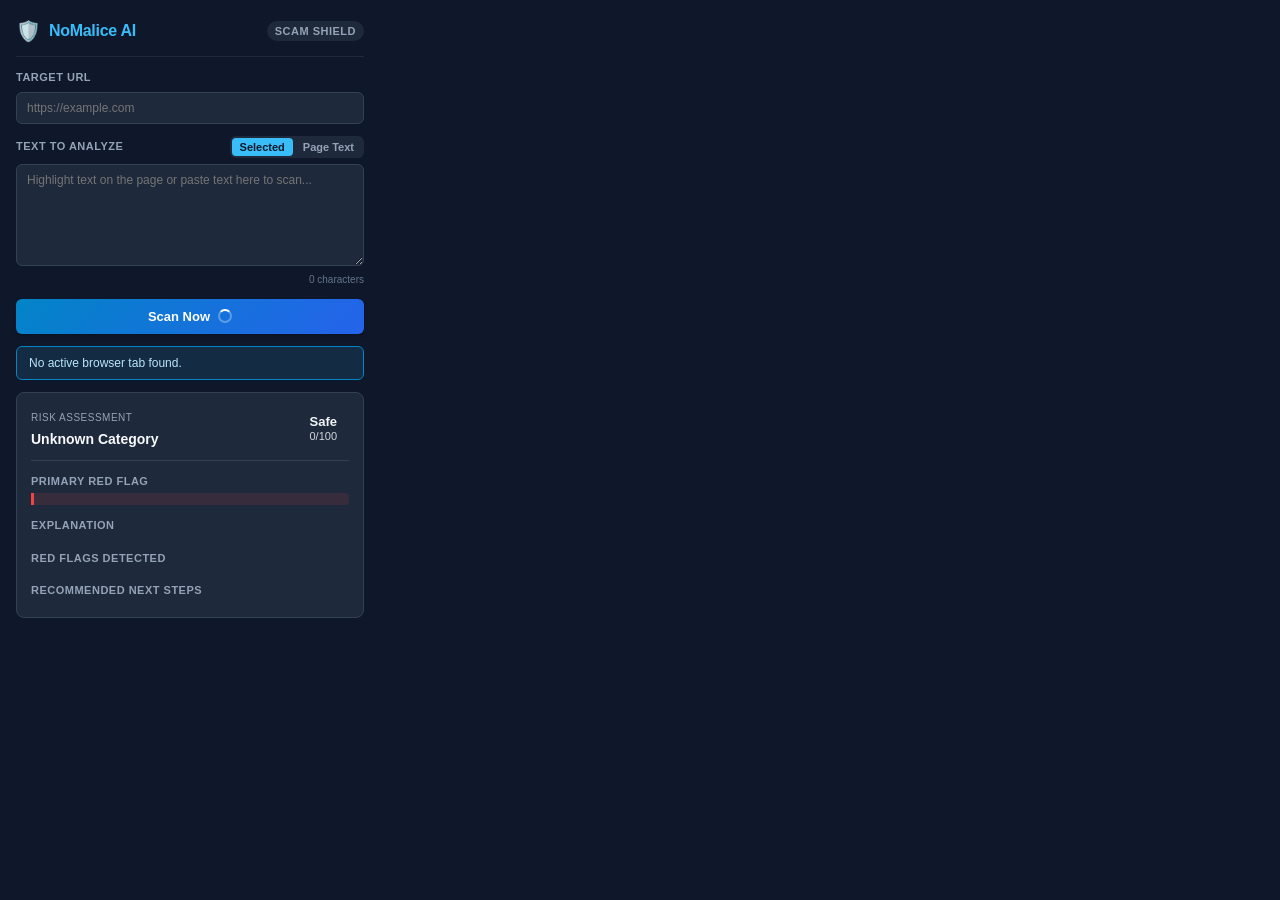
==== extension/popup.html @ 7f5cc626 "Updated extension and web-app" ====
<!DOCTYPE html>
<html lang="en">
<head>
  <meta charset="UTF-8">
  <meta name="viewport" content="width=device-width, initial-scale=1.0">
  <title>NoMalice AI Scam Shield</title>
  <link rel="stylesheet" href="styles.css">
</head>
<body>
  <div class="container">
    <header class="header">
      <div class="logo-area">
        <span class="shield-icon">🛡️</span>
        <h1>NoMalice AI</h1>
      </div>
      <span class="badge-subtitle">Scam Shield</span>
    </header>

    <div class="field-group">
      <label for="page-url">Target URL</label>
      <input type="text" id="page-url" placeholder="https://example.com" spellcheck="false">
    </div>

    <div class="field-group">
      <div class="label-row">
        <label for="scan-text">Text to Analyze</label>
        <div class="source-toggle">
          <button type="button" id="btn-source-selection" class="toggle-btn active" title="Use selected text from page">Selected</button>
          <button type="button" id="btn-source-page" class="toggle-btn" title="Use visible text from current page">Page Text</button>
        </div>
      </div>
      <textarea id="scan-text" rows="6" placeholder="Highlight text on the page or paste text here to scan..."></textarea>
      <div class="char-count" id="char-count">0 characters</div>
    </div>

    <button type="button" id="btn-scan" class="btn-primary">
      <span class="btn-text">Scan Now</span>
      <span class="spinner" id="btn-spinner" hidden></span>
    </button>

    <div id="status-message" class="status-box" hidden></div>

    <div id="results-card" class="results-card" hidden>
      <div class="results-header">
        <div>
          <span class="results-label">Risk Assessment</span>
          <div class="category-name" id="res-category">Unknown Category</div>
        </div>
        <div class="risk-pill" id="res-risk-pill">
          <span id="res-risk-level">Safe</span>
          <span class="risk-score" id="res-risk-score">0/100</span>
        </div>
      </div>

      <div class="results-section" id="res-primary-red-flag-container">
        <h3>Primary Red Flag</h3>
        <p id="res-primary-red-flag" class="highlight-flag"></p>
      </div>

      <div class="results-section">
        <h3>Explanation</h3>
        <p id="res-explanation"></p>
      </div>

      <div class="results-section" id="res-red-flags-container">
        <h3>Red Flags Detected</h3>
        <ul id="res-red-flags-list" class="tag-list"></ul>
      </div>

      <div class="results-section" id="res-next-steps-container">
        <h3>Recommended Next Steps</h3>
        <ol id="res-next-steps-list" class="steps-list"></ol>
      </div>
    </div>
  </div>

  <script src="popup.js" defer></script>
</body>
</html>
---- extension/styles.css ----
* {
  box-sizing: border-box;
  margin: 0;
  padding: 0;
  font-family: -apple-system, BlinkMacSystemFont, "Segoe UI", Roboto, Helvetica, Arial, sans-serif;
}

body {
  width: 380px;
  background-color: #0f172a;
  color: #f1f5f9;
  font-size: 13px;
  line-height: 1.5;
}

.container {
  padding: 16px;
  display: flex;
  flex-direction: column;
  gap: 12px;
}

/* Header */
.header {
  display: flex;
  align-items: center;
  justify-content: space-between;
  border-bottom: 1px solid #1e293b;
  padding-bottom: 10px;
}

.logo-area {
  display: flex;
  align-items: center;
  gap: 8px;
}

.shield-icon {
  font-size: 20px;
}

.header h1 {
  font-size: 16px;
  font-weight: 700;
  color: #38bdf8;
  letter-spacing: -0.3px;
}

.badge-subtitle {
  font-size: 11px;
  font-weight: 600;
  background-color: #1e293b;
  color: #94a3b8;
  padding: 2px 8px;
  border-radius: 9999px;
  text-transform: uppercase;
  letter-spacing: 0.5px;
}

/* Form inputs */
.field-group {
  display: flex;
  flex-direction: column;
  gap: 6px;
}

.label-row {
  display: flex;
  justify-content: space-between;
  align-items: center;
}

label {
  font-size: 11px;
  font-weight: 600;
  text-transform: uppercase;
  letter-spacing: 0.5px;
  color: #94a3b8;
}

.source-toggle {
  display: inline-flex;
  background-color: #1e293b;
  border-radius: 6px;
  padding: 2px;
  gap: 2px;
}

.toggle-btn {
  background: transparent;
  border: none;
  color: #94a3b8;
  font-size: 11px;
  font-weight: 600;
  padding: 3px 8px;
  border-radius: 4px;
  cursor: pointer;
  transition: all 0.15s ease;
}

.toggle-btn.active {
  background-color: #38bdf8;
  color: #0f172a;
}

input[type="text"],
textarea {
  width: 100%;
  background-color: #1e293b;
  border: 1px solid #334155;
  border-radius: 6px;
  color: #f8fafc;
  font-size: 12px;
  padding: 8px 10px;
  transition: border-color 0.2s;
  resize: vertical;
}

input[type="text"]:focus,
textarea:focus {
  outline: none;
  border-color: #38bdf8;
  box-shadow: 0 0 0 1px #38bdf8;
}

.char-count {
  font-size: 10px;
  color: #64748b;
  text-align: right;
}

/* Primary Button */
.btn-primary {
  width: 100%;
  display: flex;
  align-items: center;
  justify-content: center;
  gap: 8px;
  background: linear-gradient(135deg, #0284c7 0%, #2563eb 100%);
  color: #ffffff;
  border: none;
  border-radius: 6px;
  padding: 10px 16px;
  font-size: 13px;
  font-weight: 600;
  cursor: pointer;
  box-shadow: 0 2px 4px rgba(0, 0, 0, 0.2);
  transition: opacity 0.2s, transform 0.1s;
}

.btn-primary:hover:not(:disabled) {
  opacity: 0.95;
}

.btn-primary:active:not(:disabled) {
  transform: scale(0.99);
}

.btn-primary:disabled {
  opacity: 0.6;
  cursor: not-allowed;
}

/* Spinner */
.spinner {
  width: 14px;
  height: 14px;
  border: 2px solid rgba(255, 255, 255, 0.3);
  border-top-color: #ffffff;
  border-radius: 50%;
  animation: spin 0.8s linear infinite;
  display: inline-block;
}

@keyframes spin {
  to {
    transform: rotate(360deg);
  }
}

/* Status / Alert box */
.status-box {
  padding: 8px 12px;
  border-radius: 6px;
  font-size: 12px;
  line-height: 1.4;
  word-break: break-word;
}

.status-box.error {
  background-color: rgba(239, 68, 68, 0.15);
  border: 1px solid #ef4444;
  color: #fca5a5;
}

.status-box.info {
  background-color: rgba(56, 189, 248, 0.12);
  border: 1px solid #0284c7;
  color: #bae6fd;
}

/* Results Card */
.results-card {
  background-color: #1e293b;
  border-radius: 8px;
  border: 1px solid #334155;
  padding: 14px;
  display: flex;
  flex-direction: column;
  gap: 12px;
}

.results-header {
  display: flex;
  justify-content: space-between;
  align-items: center;
  border-bottom: 1px solid #334155;
  padding-bottom: 10px;
}

.results-label {
  font-size: 10px;
  text-transform: uppercase;
  letter-spacing: 0.5px;
  color: #94a3b8;
}

.category-name {
  font-size: 14px;
  font-weight: 700;
  color: #f8fafc;
  margin-top: 2px;
}

/* Risk Pill */
.risk-pill {
  display: flex;
  flex-direction: column;
  align-items: center;
  justify-content: center;
  padding: 6px 12px;
  border-radius: 6px;
  font-weight: 700;
  font-size: 13px;
  line-height: 1.2;
}

.risk-pill .risk-score {
  font-size: 11px;
  opacity: 0.85;
  font-weight: 500;
}

/* Dynamic colors for Safe / Suspicious / High Risk */
.risk-safe {
  background-color: rgba(34, 197, 94, 0.2);
  border: 1px solid #22c55e;
  color: #4ade80;
}

.risk-suspicious {
  background-color: rgba(234, 179, 8, 0.2);
  border: 1px solid #eab308;
  color: #fde047;
}

.risk-high-risk {
  background-color: rgba(239, 68, 68, 0.2);
  border: 1px solid #ef4444;
  color: #f87171;
}

.results-section h3 {
  font-size: 11px;
  text-transform: uppercase;
  letter-spacing: 0.5px;
  color: #94a3b8;
  margin-bottom: 4px;
}

.results-section p {
  color: #e2e8f0;
  font-size: 12px;
}

.highlight-flag {
  background-color: rgba(239, 68, 68, 0.12);
  border-left: 3px solid #ef4444;
  padding: 6px 8px;
  border-radius: 0 4px 4px 0;
  color: #fca5a5 !important;
  font-weight: 500;
}

.tag-list {
  list-style: none;
  display: flex;
  flex-direction: column;
  gap: 4px;
}

.tag-list li {
  background-color: #0f172a;
  border-left: 3px solid #f59e0b;
  padding: 5px 8px;
  border-radius: 0 4px 4px 0;
  font-size: 12px;
  color: #fde68a;
}

.steps-list {
  padding-left: 18px;
  display: flex;
  flex-direction: column;
  gap: 4px;
}

.steps-list li {
  font-size: 12px;
  color: #cbd5e1;
}
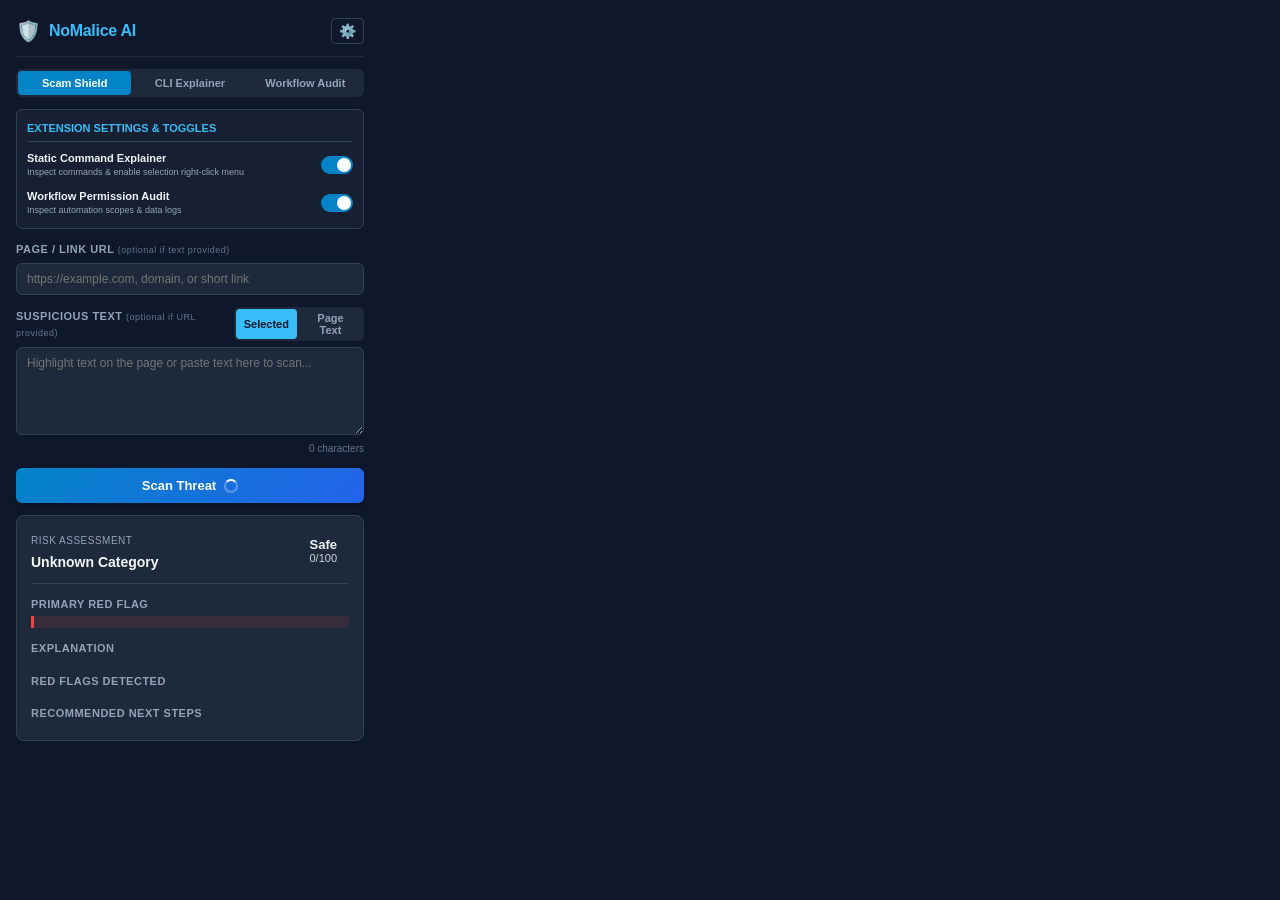
==== commit e7838653: "feat: enable URL-only threat scanning, add CLI explainer and workflow transparency panels, and packa" ====
--- a/extension/popup.html
+++ b/extension/popup.html
@@ -13,63 +13,171 @@
         <span class="shield-icon">🛡️</span>
         <h1>NoMalice AI</h1>
       </div>
-      <span class="badge-subtitle">Scam Shield</span>
+      <div class="header-right">
+        <button type="button" class="btn-icon-header" id="btn-toggle-settings" title="Feature Toggles & Settings">⚙️</button>
+      </div>
     </header>
 
-    <div class="field-group">
-      <label for="page-url">Target URL</label>
-      <input type="text" id="page-url" placeholder="https://example.com" spellcheck="false">
+    <!-- Navigation Tabs for Extension Capabilities -->
+    <div class="ext-nav-tabs">
+      <button type="button" class="nav-tab-btn active" id="tab-threat" data-target="view-threat">Scam Shield</button>
+      <button type="button" class="nav-tab-btn" id="tab-command" data-target="view-command">CLI Explainer</button>
+      <button type="button" class="nav-tab-btn" id="tab-workflow" data-target="view-workflow">Workflow Audit</button>
     </div>
 
-    <div class="field-group">
-      <div class="label-row">
-        <label for="scan-text">Text to Analyze</label>
-        <div class="source-toggle">
-          <button type="button" id="btn-source-selection" class="toggle-btn active" title="Use selected text from page">Selected</button>
-          <button type="button" id="btn-source-page" class="toggle-btn" title="Use visible text from current page">Page Text</button>
+    <!-- Feature Toggles Collapsible Card -->
+    <div id="settings-card" class="settings-card" hidden>
+      <div class="settings-header">
+        <span class="settings-title">Extension Settings & Toggles</span>
+      </div>
+      <div class="toggle-row">
+        <div class="toggle-info">
+          <strong>Static Command Explainer</strong>
+          <span>Inspect commands & enable selection right-click menu</span>
+        </div>
+        <label class="switch">
+          <input type="checkbox" id="toggle-cmd-explainer" checked>
+          <span class="slider"></span>
+        </label>
+      </div>
+      <div class="toggle-row">
+        <div class="toggle-info">
+          <strong>Workflow Permission Audit</strong>
+          <span>Inspect automation scopes & data logs</span>
+        </div>
+        <label class="switch">
+          <input type="checkbox" id="toggle-wf-transparency" checked>
+          <span class="slider"></span>
+        </label>
+      </div>
+    </div>
+
+    <!-- VIEW 1: Threat Analyzer -->
+    <div id="view-threat" class="ext-view active">
+      <div class="field-group">
+        <label for="page-url">Page / Link URL <span class="opt-label">(optional if text provided)</span></label>
+        <input type="text" id="page-url" placeholder="https://example.com, domain, or short link" spellcheck="false">
+      </div>
+
+      <div class="field-group">
+        <div class="label-row">
+          <label for="scan-text">Suspicious Text <span class="opt-label">(optional if URL provided)</span></label>
+          <div class="source-toggle">
+            <button type="button" id="btn-source-selection" class="toggle-btn active" title="Use selected text from page">Selected</button>
+            <button type="button" id="btn-source-page" class="toggle-btn" title="Use visible text from current page">Page Text</button>
+          </div>
+        </div>
+        <textarea id="scan-text" rows="5" placeholder="Highlight text on the page or paste text here to scan..."></textarea>
+        <div class="char-count" id="char-count">0 characters</div>
+      </div>
+
+      <button type="button" id="btn-scan" class="btn-primary">
+        <span class="btn-text">Scan Threat</span>
+        <span class="spinner" id="btn-spinner" hidden></span>
+      </button>
+
+      <div id="status-message" class="status-box" hidden></div>
+
+      <div id="results-card" class="results-card" hidden>
+        <div class="results-header">
+          <div>
+            <span class="results-label">Risk Assessment</span>
+            <div class="category-name" id="res-category">Unknown Category</div>
+          </div>
+          <div class="risk-pill" id="res-risk-pill">
+            <span id="res-risk-level">Safe</span>
+            <span class="risk-score" id="res-risk-score">0/100</span>
+          </div>
+        </div>
+
+        <div class="results-section" id="res-primary-red-flag-container">
+          <h3>Primary Red Flag</h3>
+          <p id="res-primary-red-flag" class="highlight-flag"></p>
+        </div>
+
+        <div class="results-section">
+          <h3>Explanation</h3>
+          <p id="res-explanation"></p>
+        </div>
+
+        <div class="results-section" id="res-red-flags-container">
+          <h3>Red Flags Detected</h3>
+          <ul id="res-red-flags-list" class="tag-list"></ul>
+        </div>
+
+        <div class="results-section" id="res-next-steps-container">
+          <h3>Recommended Next Steps</h3>
+          <ol id="res-next-steps-list" class="steps-list"></ol>
         </div>
       </div>
-      <textarea id="scan-text" rows="6" placeholder="Highlight text on the page or paste text here to scan..."></textarea>
-      <div class="char-count" id="char-count">0 characters</div>
     </div>
 
-    <button type="button" id="btn-scan" class="btn-primary">
-      <span class="btn-text">Scan Now</span>
-      <span class="spinner" id="btn-spinner" hidden></span>
-    </button>
+    <!-- VIEW 2: Static Command Explainer -->
+    <div id="view-command" class="ext-view" hidden>
+      <div id="cmd-disabled-msg" class="feature-disabled-banner" hidden>
+        Command Explainer is currently toggled OFF in Extension Settings.
+      </div>
+      <div id="cmd-view-content">
+        <div class="field-group">
+          <label for="ext-cmd-input">Terminal / Shell Command</label>
+          <textarea id="ext-cmd-input" rows="3" placeholder="Paste command to inspect statically... e.g. curl -fsSL https://get.docker.com | sudo sh"></textarea>
+        </div>
+        <div class="btn-row">
+          <button type="button" id="btn-ext-explain" class="btn-primary">
+            <span>⚡ Explain Command</span>
+          </button>
+          <button type="button" id="btn-ext-cmd-sample" class="btn-secondary" title="Load sample piped command">
+            <span>Preset</span>
+          </button>
+        </div>
 
-    <div id="status-message" class="status-box" hidden></div>
-
-    <div id="results-card" class="results-card" hidden>
-      <div class="results-header">
-        <div>
-          <span class="results-label">Risk Assessment</span>
-          <div class="category-name" id="res-category">Unknown Category</div>
-        </div>
-        <div class="risk-pill" id="res-risk-pill">
-          <span id="res-risk-level">Safe</span>
-          <span class="risk-score" id="res-risk-score">0/100</span>
+        <div id="ext-cmd-results" class="ext-sub-card" hidden>
+          <div class="ext-card-header">
+            <span class="results-label">Static CLI Inspection</span>
+            <span class="risk-pill" id="ext-cmd-risk">Safe</span>
+          </div>
+          <div id="ext-cmd-blindspot" class="ext-blindspot-box" hidden>
+            ⚠️ <strong>Blind-Spot:</strong> Remote payload piped directly to shell interpreter cannot be statically verified beforehand.
+          </div>
+          <div id="ext-cmd-warnings" class="ext-warnings-list" hidden></div>
+          <div id="ext-cmd-steps" class="ext-steps-list"></div>
         </div>
       </div>
+    </div>
 
-      <div class="results-section" id="res-primary-red-flag-container">
-        <h3>Primary Red Flag</h3>
-        <p id="res-primary-red-flag" class="highlight-flag"></p>
+    <!-- VIEW 3: Workflow Permission & Log Transparency -->
+    <div id="view-workflow" class="ext-view" hidden>
+      <div id="wf-disabled-msg" class="feature-disabled-banner" hidden>
+        Workflow Transparency is currently toggled OFF in Extension Settings.
       </div>
+      <div id="wf-view-content">
+        <div class="field-group">
+          <label for="ext-wf-apps">Connected Apps in Workflow</label>
+          <input type="text" id="ext-wf-apps" placeholder="e.g. Webhook, Gmail, Google Sheets, Slack" value="Webhook, Make.com, Google Sheets">
+        </div>
+        <div class="btn-row">
+          <button type="button" id="btn-ext-audit-wf" class="btn-primary">
+            <span>🔍 Audit Transparency</span>
+          </button>
+          <button type="button" id="btn-ext-wf-sample" class="btn-secondary" title="Load Email preset">
+            <span>Preset</span>
+          </button>
+        </div>
 
-      <div class="results-section">
-        <h3>Explanation</h3>
-        <p id="res-explanation"></p>
-      </div>
-
-      <div class="results-section" id="res-red-flags-container">
-        <h3>Red Flags Detected</h3>
-        <ul id="res-red-flags-list" class="tag-list"></ul>
-      </div>
-
-      <div class="results-section" id="res-next-steps-container">
-        <h3>Recommended Next Steps</h3>
-        <ol id="res-next-steps-list" class="steps-list"></ol>
+        <div id="ext-wf-results" class="ext-sub-card" hidden>
+          <div class="ext-wf-stage">
+            <div class="ext-wf-stage-title">1. Before Run (Permissions)</div>
+            <div id="ext-wf-before-list" class="ext-wf-list"></div>
+          </div>
+          <div class="ext-wf-stage">
+            <div class="ext-wf-stage-title">2. During Run (Silent Auth)</div>
+            <p class="ext-wf-text">Executes in background via pre-approved OAuth tokens without interactive popups.</p>
+          </div>
+          <div class="ext-wf-stage">
+            <div class="ext-wf-stage-title">3. After Run (Run History Logs)</div>
+            <p class="ext-wf-text">Request & response payloads stored in platform run logs for 30–90 days. Avoid unredacted PII.</p>
+          </div>
+        </div>
       </div>
     </div>
   </div>
--- a/extension/styles.css
+++ b/extension/styles.css
@@ -319,3 +319,304 @@
   font-size: 12px;
   color: #cbd5e1;
 }
+
+/* Header Action */
+.btn-icon-header {
+  background: transparent;
+  border: 1px solid #334155;
+  border-radius: 4px;
+  color: #94a3b8;
+  font-size: 14px;
+  padding: 4px 7px;
+  cursor: pointer;
+  transition: all 0.2s;
+}
+
+.btn-icon-header:hover {
+  border-color: #38bdf8;
+  color: #38bdf8;
+}
+
+/* Extension Navigation Tabs */
+.ext-nav-tabs {
+  display: flex;
+  background: #1e293b;
+  border-radius: 6px;
+  padding: 2px;
+  gap: 2px;
+}
+
+.nav-tab-btn {
+  flex: 1;
+  background: transparent;
+  border: none;
+  color: #94a3b8;
+  font-size: 11px;
+  font-weight: 600;
+  padding: 6px 4px;
+  border-radius: 4px;
+  cursor: pointer;
+  text-align: center;
+  transition: all 0.15s ease;
+}
+
+.nav-tab-btn.active {
+  background: #0284c7;
+  color: #ffffff;
+}
+
+.opt-label {
+  font-size: 9px;
+  color: #64748b;
+  font-weight: normal;
+  text-transform: none;
+}
+
+/* Settings Toggle Card */
+.settings-card {
+  background: #162032;
+  border: 1px solid #334155;
+  border-radius: 6px;
+  padding: 10px;
+  display: flex;
+  flex-direction: column;
+  gap: 8px;
+}
+
+.settings-header {
+  font-size: 11px;
+  font-weight: 700;
+  text-transform: uppercase;
+  color: #38bdf8;
+  border-bottom: 1px solid #334155;
+  padding-bottom: 4px;
+}
+
+.toggle-row {
+  display: flex;
+  justify-content: space-between;
+  align-items: center;
+  gap: 8px;
+}
+
+.toggle-info {
+  display: flex;
+  flex-direction: column;
+}
+
+.toggle-info strong {
+  font-size: 11px;
+  color: #f1f5f9;
+}
+
+.toggle-info span {
+  font-size: 9px;
+  color: #94a3b8;
+}
+
+/* Switch */
+.switch {
+  position: relative;
+  display: inline-block;
+  width: 32px;
+  height: 18px;
+  flex-shrink: 0;
+}
+
+.switch input {
+  opacity: 0;
+  width: 0;
+  height: 0;
+}
+
+.slider {
+  position: absolute;
+  cursor: pointer;
+  inset: 0;
+  background-color: #334155;
+  transition: 0.2s;
+  border-radius: 18px;
+}
+
+.slider:before {
+  position: absolute;
+  content: "";
+  height: 14px;
+  width: 14px;
+  left: 2px;
+  bottom: 2px;
+  background-color: white;
+  transition: 0.2s;
+  border-radius: 50%;
+}
+
+input:checked + .slider {
+  background-color: #0284c7;
+}
+
+input:checked + .slider:before {
+  transform: translateX(14px);
+}
+
+/* View switcher */
+.ext-view {
+  display: flex;
+  flex-direction: column;
+  gap: 12px;
+}
+
+.ext-view[hidden] {
+  display: none !important;
+}
+
+.btn-row {
+  display: flex;
+  gap: 8px;
+}
+
+.btn-secondary {
+  background: #334155;
+  color: #e2e8f0;
+  border: none;
+  border-radius: 6px;
+  padding: 8px 12px;
+  font-size: 12px;
+  font-weight: 600;
+  cursor: pointer;
+  transition: all 0.2s;
+}
+
+.btn-secondary:hover {
+  background: #475569;
+}
+
+.feature-disabled-banner {
+  background: rgba(234, 179, 8, 0.15);
+  border: 1px solid #eab308;
+  color: #fde047;
+  padding: 10px;
+  border-radius: 6px;
+  font-size: 11px;
+  line-height: 1.4;
+}
+
+/* Sub-cards for CLI & Workflow */
+.ext-sub-card {
+  background: #1e293b;
+  border: 1px solid #334155;
+  border-radius: 6px;
+  padding: 10px;
+  display: flex;
+  flex-direction: column;
+  gap: 8px;
+}
+
+.ext-card-header {
+  display: flex;
+  justify-content: space-between;
+  align-items: center;
+  border-bottom: 1px solid #334155;
+  padding-bottom: 6px;
+}
+
+.ext-blindspot-box {
+  background: rgba(239, 68, 68, 0.15);
+  border-left: 3px solid #ef4444;
+  padding: 6px 8px;
+  border-radius: 0 4px 4px 0;
+  font-size: 11px;
+  color: #fca5a5;
+  line-height: 1.35;
+}
+
+.ext-warnings-list {
+  display: flex;
+  flex-direction: column;
+  gap: 4px;
+}
+
+.ext-warning-chip {
+  background: rgba(239, 68, 68, 0.12);
+  border-left: 2px solid #ef4444;
+  padding: 4px 6px;
+  font-size: 10.5px;
+  color: #fca5a5;
+}
+
+.ext-steps-list {
+  display: flex;
+  flex-direction: column;
+  gap: 6px;
+}
+
+.ext-step-item {
+  background: #0f172a;
+  padding: 6px 8px;
+  border-radius: 4px;
+}
+
+.ext-step-item-title {
+  font-size: 11px;
+  font-weight: 600;
+  color: #38bdf8;
+  margin-bottom: 2px;
+}
+
+.ext-step-item-desc {
+  font-size: 10.5px;
+  color: #94a3b8;
+  line-height: 1.3;
+}
+
+.ext-wf-stage {
+  border-bottom: 1px solid #334155;
+  padding-bottom: 8px;
+}
+
+.ext-wf-stage:last-child {
+  border-bottom: none;
+  padding-bottom: 0;
+}
+
+.ext-wf-stage-title {
+  font-size: 11px;
+  font-weight: 700;
+  color: #38bdf8;
+  margin-bottom: 4px;
+}
+
+.ext-wf-text {
+  font-size: 11px;
+  color: #cbd5e1;
+  line-height: 1.35;
+}
+
+.ext-wf-scope-row {
+  display: flex;
+  justify-content: space-between;
+  font-size: 11px;
+  padding: 2px 0;
+  color: #e2e8f0;
+}
+
+.ext-wf-scope-level {
+  font-size: 9.5px;
+  font-weight: 700;
+  padding: 1px 4px;
+  border-radius: 3px;
+}
+
+.ext-wf-scope-level.High {
+  background: rgba(239, 68, 68, 0.2);
+  color: #f87171;
+}
+
+.ext-wf-scope-level.Medium {
+  background: rgba(234, 179, 8, 0.2);
+  color: #fde047;
+}
+
+.ext-wf-scope-level.Low {
+  background: rgba(34, 197, 94, 0.2);
+  color: #4ade80;
+}
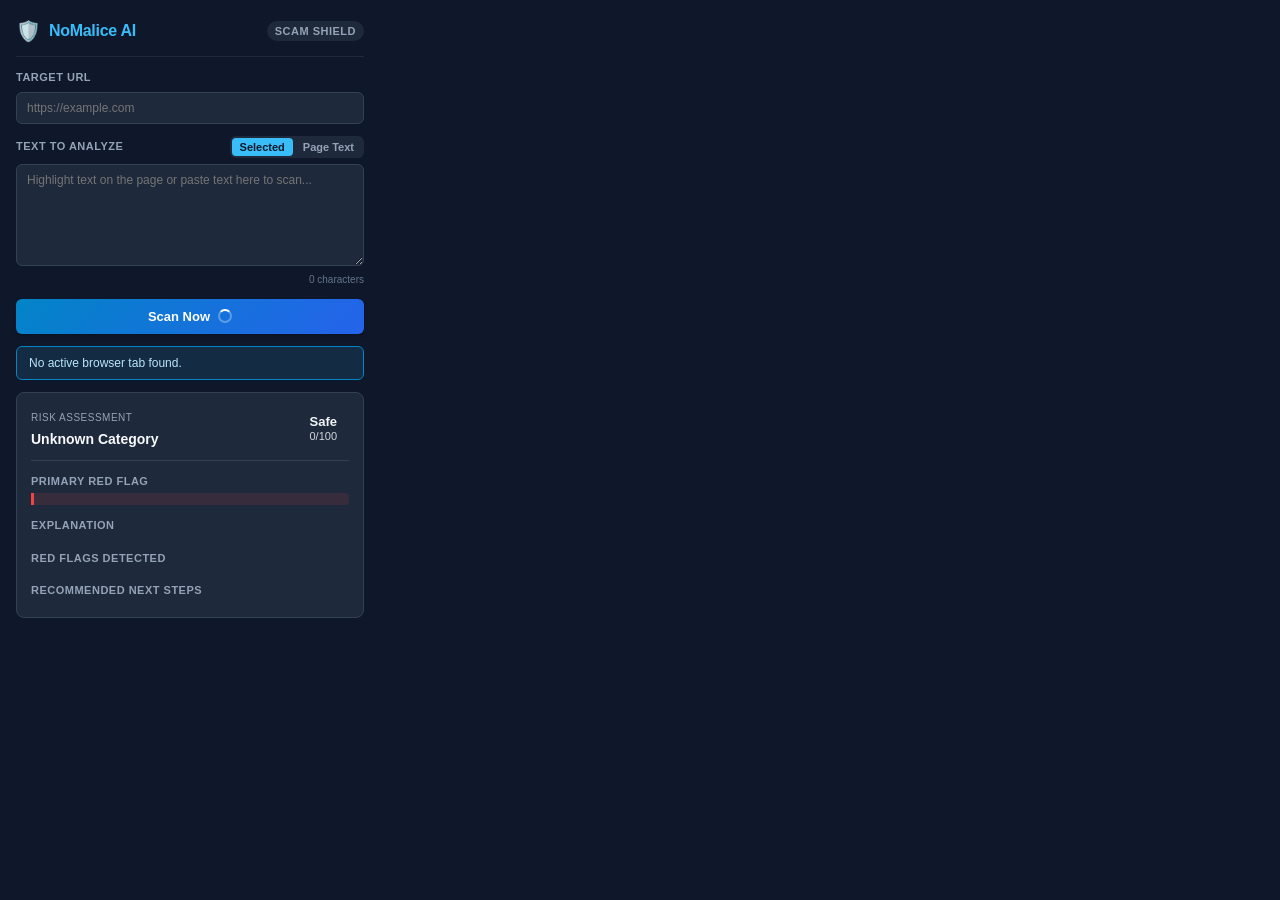
==== commit 66de1e7a: "Revert "feat: enable URL-only threat scanning, add CLI explainer and workflow transparency panels, a" ====
--- a/extension/popup.html
+++ b/extension/popup.html
@@ -13,171 +13,63 @@
         <span class="shield-icon">🛡️</span>
         <h1>NoMalice AI</h1>
       </div>
-      <div class="header-right">
-        <button type="button" class="btn-icon-header" id="btn-toggle-settings" title="Feature Toggles & Settings">⚙️</button>
-      </div>
+      <span class="badge-subtitle">Scam Shield</span>
     </header>
 
-    <!-- Navigation Tabs for Extension Capabilities -->
-    <div class="ext-nav-tabs">
-      <button type="button" class="nav-tab-btn active" id="tab-threat" data-target="view-threat">Scam Shield</button>
-      <button type="button" class="nav-tab-btn" id="tab-command" data-target="view-command">CLI Explainer</button>
-      <button type="button" class="nav-tab-btn" id="tab-workflow" data-target="view-workflow">Workflow Audit</button>
+    <div class="field-group">
+      <label for="page-url">Target URL</label>
+      <input type="text" id="page-url" placeholder="https://example.com" spellcheck="false">
     </div>
 
-    <!-- Feature Toggles Collapsible Card -->
-    <div id="settings-card" class="settings-card" hidden>
-      <div class="settings-header">
-        <span class="settings-title">Extension Settings & Toggles</span>
+    <div class="field-group">
+      <div class="label-row">
+        <label for="scan-text">Text to Analyze</label>
+        <div class="source-toggle">
+          <button type="button" id="btn-source-selection" class="toggle-btn active" title="Use selected text from page">Selected</button>
+          <button type="button" id="btn-source-page" class="toggle-btn" title="Use visible text from current page">Page Text</button>
+        </div>
       </div>
-      <div class="toggle-row">
-        <div class="toggle-info">
-          <strong>Static Command Explainer</strong>
-          <span>Inspect commands & enable selection right-click menu</span>
-        </div>
-        <label class="switch">
-          <input type="checkbox" id="toggle-cmd-explainer" checked>
-          <span class="slider"></span>
-        </label>
-      </div>
-      <div class="toggle-row">
-        <div class="toggle-info">
-          <strong>Workflow Permission Audit</strong>
-          <span>Inspect automation scopes & data logs</span>
-        </div>
-        <label class="switch">
-          <input type="checkbox" id="toggle-wf-transparency" checked>
-          <span class="slider"></span>
-        </label>
-      </div>
+      <textarea id="scan-text" rows="6" placeholder="Highlight text on the page or paste text here to scan..."></textarea>
+      <div class="char-count" id="char-count">0 characters</div>
     </div>
 
-    <!-- VIEW 1: Threat Analyzer -->
-    <div id="view-threat" class="ext-view active">
-      <div class="field-group">
-        <label for="page-url">Page / Link URL <span class="opt-label">(optional if text provided)</span></label>
-        <input type="text" id="page-url" placeholder="https://example.com, domain, or short link" spellcheck="false">
+    <button type="button" id="btn-scan" class="btn-primary">
+      <span class="btn-text">Scan Now</span>
+      <span class="spinner" id="btn-spinner" hidden></span>
+    </button>
+
+    <div id="status-message" class="status-box" hidden></div>
+
+    <div id="results-card" class="results-card" hidden>
+      <div class="results-header">
+        <div>
+          <span class="results-label">Risk Assessment</span>
+          <div class="category-name" id="res-category">Unknown Category</div>
+        </div>
+        <div class="risk-pill" id="res-risk-pill">
+          <span id="res-risk-level">Safe</span>
+          <span class="risk-score" id="res-risk-score">0/100</span>
+        </div>
       </div>
 
-      <div class="field-group">
-        <div class="label-row">
-          <label for="scan-text">Suspicious Text <span class="opt-label">(optional if URL provided)</span></label>
-          <div class="source-toggle">
-            <button type="button" id="btn-source-selection" class="toggle-btn active" title="Use selected text from page">Selected</button>
-            <button type="button" id="btn-source-page" class="toggle-btn" title="Use visible text from current page">Page Text</button>
-          </div>
-        </div>
-        <textarea id="scan-text" rows="5" placeholder="Highlight text on the page or paste text here to scan..."></textarea>
-        <div class="char-count" id="char-count">0 characters</div>
+      <div class="results-section" id="res-primary-red-flag-container">
+        <h3>Primary Red Flag</h3>
+        <p id="res-primary-red-flag" class="highlight-flag"></p>
       </div>
 
-      <button type="button" id="btn-scan" class="btn-primary">
-        <span class="btn-text">Scan Threat</span>
-        <span class="spinner" id="btn-spinner" hidden></span>
-      </button>
+      <div class="results-section">
+        <h3>Explanation</h3>
+        <p id="res-explanation"></p>
+      </div>
 
-      <div id="status-message" class="status-box" hidden></div>
+      <div class="results-section" id="res-red-flags-container">
+        <h3>Red Flags Detected</h3>
+        <ul id="res-red-flags-list" class="tag-list"></ul>
+      </div>
 
-      <div id="results-card" class="results-card" hidden>
-        <div class="results-header">
-          <div>
-            <span class="results-label">Risk Assessment</span>
-            <div class="category-name" id="res-category">Unknown Category</div>
-          </div>
-          <div class="risk-pill" id="res-risk-pill">
-            <span id="res-risk-level">Safe</span>
-            <span class="risk-score" id="res-risk-score">0/100</span>
-          </div>
-        </div>
-
-        <div class="results-section" id="res-primary-red-flag-container">
-          <h3>Primary Red Flag</h3>
-          <p id="res-primary-red-flag" class="highlight-flag"></p>
-        </div>
-
-        <div class="results-section">
-          <h3>Explanation</h3>
-          <p id="res-explanation"></p>
-        </div>
-
-        <div class="results-section" id="res-red-flags-container">
-          <h3>Red Flags Detected</h3>
-          <ul id="res-red-flags-list" class="tag-list"></ul>
-        </div>
-
-        <div class="results-section" id="res-next-steps-container">
-          <h3>Recommended Next Steps</h3>
-          <ol id="res-next-steps-list" class="steps-list"></ol>
-        </div>
-      </div>
-    </div>
-
-    <!-- VIEW 2: Static Command Explainer -->
-    <div id="view-command" class="ext-view" hidden>
-      <div id="cmd-disabled-msg" class="feature-disabled-banner" hidden>
-        Command Explainer is currently toggled OFF in Extension Settings.
-      </div>
-      <div id="cmd-view-content">
-        <div class="field-group">
-          <label for="ext-cmd-input">Terminal / Shell Command</label>
-          <textarea id="ext-cmd-input" rows="3" placeholder="Paste command to inspect statically... e.g. curl -fsSL https://get.docker.com | sudo sh"></textarea>
-        </div>
-        <div class="btn-row">
-          <button type="button" id="btn-ext-explain" class="btn-primary">
-            <span>⚡ Explain Command</span>
-          </button>
-          <button type="button" id="btn-ext-cmd-sample" class="btn-secondary" title="Load sample piped command">
-            <span>Preset</span>
-          </button>
-        </div>
-
-        <div id="ext-cmd-results" class="ext-sub-card" hidden>
-          <div class="ext-card-header">
-            <span class="results-label">Static CLI Inspection</span>
-            <span class="risk-pill" id="ext-cmd-risk">Safe</span>
-          </div>
-          <div id="ext-cmd-blindspot" class="ext-blindspot-box" hidden>
-            ⚠️ <strong>Blind-Spot:</strong> Remote payload piped directly to shell interpreter cannot be statically verified beforehand.
-          </div>
-          <div id="ext-cmd-warnings" class="ext-warnings-list" hidden></div>
-          <div id="ext-cmd-steps" class="ext-steps-list"></div>
-        </div>
-      </div>
-    </div>
-
-    <!-- VIEW 3: Workflow Permission & Log Transparency -->
-    <div id="view-workflow" class="ext-view" hidden>
-      <div id="wf-disabled-msg" class="feature-disabled-banner" hidden>
-        Workflow Transparency is currently toggled OFF in Extension Settings.
-      </div>
-      <div id="wf-view-content">
-        <div class="field-group">
-          <label for="ext-wf-apps">Connected Apps in Workflow</label>
-          <input type="text" id="ext-wf-apps" placeholder="e.g. Webhook, Gmail, Google Sheets, Slack" value="Webhook, Make.com, Google Sheets">
-        </div>
-        <div class="btn-row">
-          <button type="button" id="btn-ext-audit-wf" class="btn-primary">
-            <span>🔍 Audit Transparency</span>
-          </button>
-          <button type="button" id="btn-ext-wf-sample" class="btn-secondary" title="Load Email preset">
-            <span>Preset</span>
-          </button>
-        </div>
-
-        <div id="ext-wf-results" class="ext-sub-card" hidden>
-          <div class="ext-wf-stage">
-            <div class="ext-wf-stage-title">1. Before Run (Permissions)</div>
-            <div id="ext-wf-before-list" class="ext-wf-list"></div>
-          </div>
-          <div class="ext-wf-stage">
-            <div class="ext-wf-stage-title">2. During Run (Silent Auth)</div>
-            <p class="ext-wf-text">Executes in background via pre-approved OAuth tokens without interactive popups.</p>
-          </div>
-          <div class="ext-wf-stage">
-            <div class="ext-wf-stage-title">3. After Run (Run History Logs)</div>
-            <p class="ext-wf-text">Request & response payloads stored in platform run logs for 30–90 days. Avoid unredacted PII.</p>
-          </div>
-        </div>
+      <div class="results-section" id="res-next-steps-container">
+        <h3>Recommended Next Steps</h3>
+        <ol id="res-next-steps-list" class="steps-list"></ol>
       </div>
     </div>
   </div>
--- a/extension/styles.css
+++ b/extension/styles.css
@@ -319,304 +319,3 @@
   font-size: 12px;
   color: #cbd5e1;
 }
-
-/* Header Action */
-.btn-icon-header {
-  background: transparent;
-  border: 1px solid #334155;
-  border-radius: 4px;
-  color: #94a3b8;
-  font-size: 14px;
-  padding: 4px 7px;
-  cursor: pointer;
-  transition: all 0.2s;
-}
-
-.btn-icon-header:hover {
-  border-color: #38bdf8;
-  color: #38bdf8;
-}
-
-/* Extension Navigation Tabs */
-.ext-nav-tabs {
-  display: flex;
-  background: #1e293b;
-  border-radius: 6px;
-  padding: 2px;
-  gap: 2px;
-}
-
-.nav-tab-btn {
-  flex: 1;
-  background: transparent;
-  border: none;
-  color: #94a3b8;
-  font-size: 11px;
-  font-weight: 600;
-  padding: 6px 4px;
-  border-radius: 4px;
-  cursor: pointer;
-  text-align: center;
-  transition: all 0.15s ease;
-}
-
-.nav-tab-btn.active {
-  background: #0284c7;
-  color: #ffffff;
-}
-
-.opt-label {
-  font-size: 9px;
-  color: #64748b;
-  font-weight: normal;
-  text-transform: none;
-}
-
-/* Settings Toggle Card */
-.settings-card {
-  background: #162032;
-  border: 1px solid #334155;
-  border-radius: 6px;
-  padding: 10px;
-  display: flex;
-  flex-direction: column;
-  gap: 8px;
-}
-
-.settings-header {
-  font-size: 11px;
-  font-weight: 700;
-  text-transform: uppercase;
-  color: #38bdf8;
-  border-bottom: 1px solid #334155;
-  padding-bottom: 4px;
-}
-
-.toggle-row {
-  display: flex;
-  justify-content: space-between;
-  align-items: center;
-  gap: 8px;
-}
-
-.toggle-info {
-  display: flex;
-  flex-direction: column;
-}
-
-.toggle-info strong {
-  font-size: 11px;
-  color: #f1f5f9;
-}
-
-.toggle-info span {
-  font-size: 9px;
-  color: #94a3b8;
-}
-
-/* Switch */
-.switch {
-  position: relative;
-  display: inline-block;
-  width: 32px;
-  height: 18px;
-  flex-shrink: 0;
-}
-
-.switch input {
-  opacity: 0;
-  width: 0;
-  height: 0;
-}
-
-.slider {
-  position: absolute;
-  cursor: pointer;
-  inset: 0;
-  background-color: #334155;
-  transition: 0.2s;
-  border-radius: 18px;
-}
-
-.slider:before {
-  position: absolute;
-  content: "";
-  height: 14px;
-  width: 14px;
-  left: 2px;
-  bottom: 2px;
-  background-color: white;
-  transition: 0.2s;
-  border-radius: 50%;
-}
-
-input:checked + .slider {
-  background-color: #0284c7;
-}
-
-input:checked + .slider:before {
-  transform: translateX(14px);
-}
-
-/* View switcher */
-.ext-view {
-  display: flex;
-  flex-direction: column;
-  gap: 12px;
-}
-
-.ext-view[hidden] {
-  display: none !important;
-}
-
-.btn-row {
-  display: flex;
-  gap: 8px;
-}
-
-.btn-secondary {
-  background: #334155;
-  color: #e2e8f0;
-  border: none;
-  border-radius: 6px;
-  padding: 8px 12px;
-  font-size: 12px;
-  font-weight: 600;
-  cursor: pointer;
-  transition: all 0.2s;
-}
-
-.btn-secondary:hover {
-  background: #475569;
-}
-
-.feature-disabled-banner {
-  background: rgba(234, 179, 8, 0.15);
-  border: 1px solid #eab308;
-  color: #fde047;
-  padding: 10px;
-  border-radius: 6px;
-  font-size: 11px;
-  line-height: 1.4;
-}
-
-/* Sub-cards for CLI & Workflow */
-.ext-sub-card {
-  background: #1e293b;
-  border: 1px solid #334155;
-  border-radius: 6px;
-  padding: 10px;
-  display: flex;
-  flex-direction: column;
-  gap: 8px;
-}
-
-.ext-card-header {
-  display: flex;
-  justify-content: space-between;
-  align-items: center;
-  border-bottom: 1px solid #334155;
-  padding-bottom: 6px;
-}
-
-.ext-blindspot-box {
-  background: rgba(239, 68, 68, 0.15);
-  border-left: 3px solid #ef4444;
-  padding: 6px 8px;
-  border-radius: 0 4px 4px 0;
-  font-size: 11px;
-  color: #fca5a5;
-  line-height: 1.35;
-}
-
-.ext-warnings-list {
-  display: flex;
-  flex-direction: column;
-  gap: 4px;
-}
-
-.ext-warning-chip {
-  background: rgba(239, 68, 68, 0.12);
-  border-left: 2px solid #ef4444;
-  padding: 4px 6px;
-  font-size: 10.5px;
-  color: #fca5a5;
-}
-
-.ext-steps-list {
-  display: flex;
-  flex-direction: column;
-  gap: 6px;
-}
-
-.ext-step-item {
-  background: #0f172a;
-  padding: 6px 8px;
-  border-radius: 4px;
-}
-
-.ext-step-item-title {
-  font-size: 11px;
-  font-weight: 600;
-  color: #38bdf8;
-  margin-bottom: 2px;
-}
-
-.ext-step-item-desc {
-  font-size: 10.5px;
-  color: #94a3b8;
-  line-height: 1.3;
-}
-
-.ext-wf-stage {
-  border-bottom: 1px solid #334155;
-  padding-bottom: 8px;
-}
-
-.ext-wf-stage:last-child {
-  border-bottom: none;
-  padding-bottom: 0;
-}
-
-.ext-wf-stage-title {
-  font-size: 11px;
-  font-weight: 700;
-  color: #38bdf8;
-  margin-bottom: 4px;
-}
-
-.ext-wf-text {
-  font-size: 11px;
-  color: #cbd5e1;
-  line-height: 1.35;
-}
-
-.ext-wf-scope-row {
-  display: flex;
-  justify-content: space-between;
-  font-size: 11px;
-  padding: 2px 0;
-  color: #e2e8f0;
-}
-
-.ext-wf-scope-level {
-  font-size: 9.5px;
-  font-weight: 700;
-  padding: 1px 4px;
-  border-radius: 3px;
-}
-
-.ext-wf-scope-level.High {
-  background: rgba(239, 68, 68, 0.2);
-  color: #f87171;
-}
-
-.ext-wf-scope-level.Medium {
-  background: rgba(234, 179, 8, 0.2);
-  color: #fde047;
-}
-
-.ext-wf-scope-level.Low {
-  background: rgba(34, 197, 94, 0.2);
-  color: #4ade80;
-}
